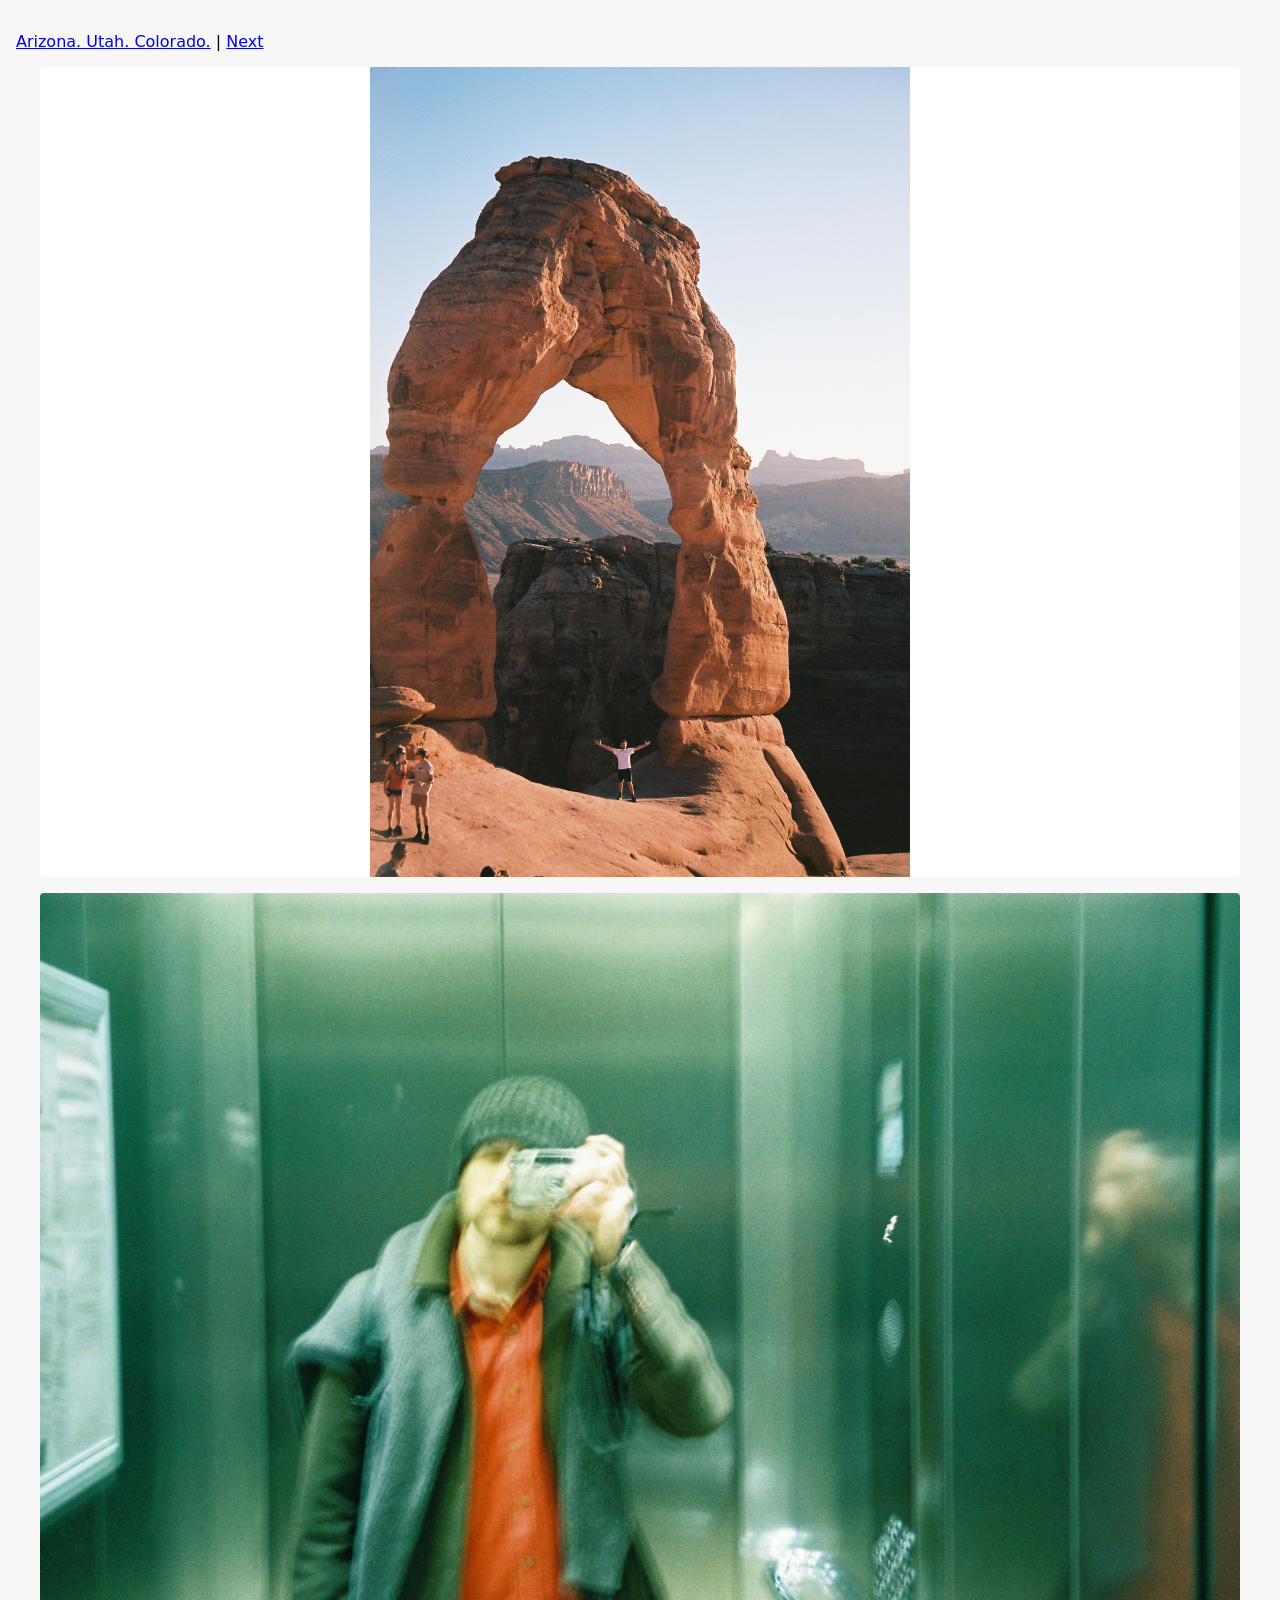
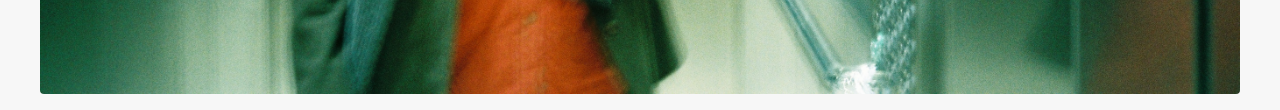
==== arizonaUtahColorado.html @ b15c0807 "Indexing some of the arizona utah colorado photos (I know there's got to be a better way to do this," ====
<!DOCTYPE html>
<html lang="en">
<head>
  <meta charset="UTF-8" />
  <meta name="viewport" content="width=device-width, initial-scale=1" />
  <title>Image Gallery</title>

  <style>
    body {
      margin: 0;
      padding: 1rem;
      font-family: system-ui, -apple-system, BlinkMacSystemFont, "Segoe UI", sans-serif;
      background-color: #f7f7f7;
    }

    

    .gallery {
      max-width: 1200px;
      margin: 0 auto;
      display: flex;
      flex-direction: column;
      gap: 1rem;
    }

    .gallery img {
      width: 100%;
      height: auto;
      max-height: 90vh;
      object-fit: contain;
      background: #fff;
      border-radius: 4px;
    }
  </style>
</head>

<body>
  <p>
                <a href="arizonaUtahColorado.html">Arizona. Utah. Colorado.</a>
                 | 
                <a href="index.html">Next</a>
            </p>
  <div class="gallery">
    <img src="images/R1-03274-0027.JPG" alt="Image 1" />
    <img src="images/R1-06595-032A.JPG" alt="Image 2" />
    <!-- add more images as needed -->
  </div>
</body>
</html>
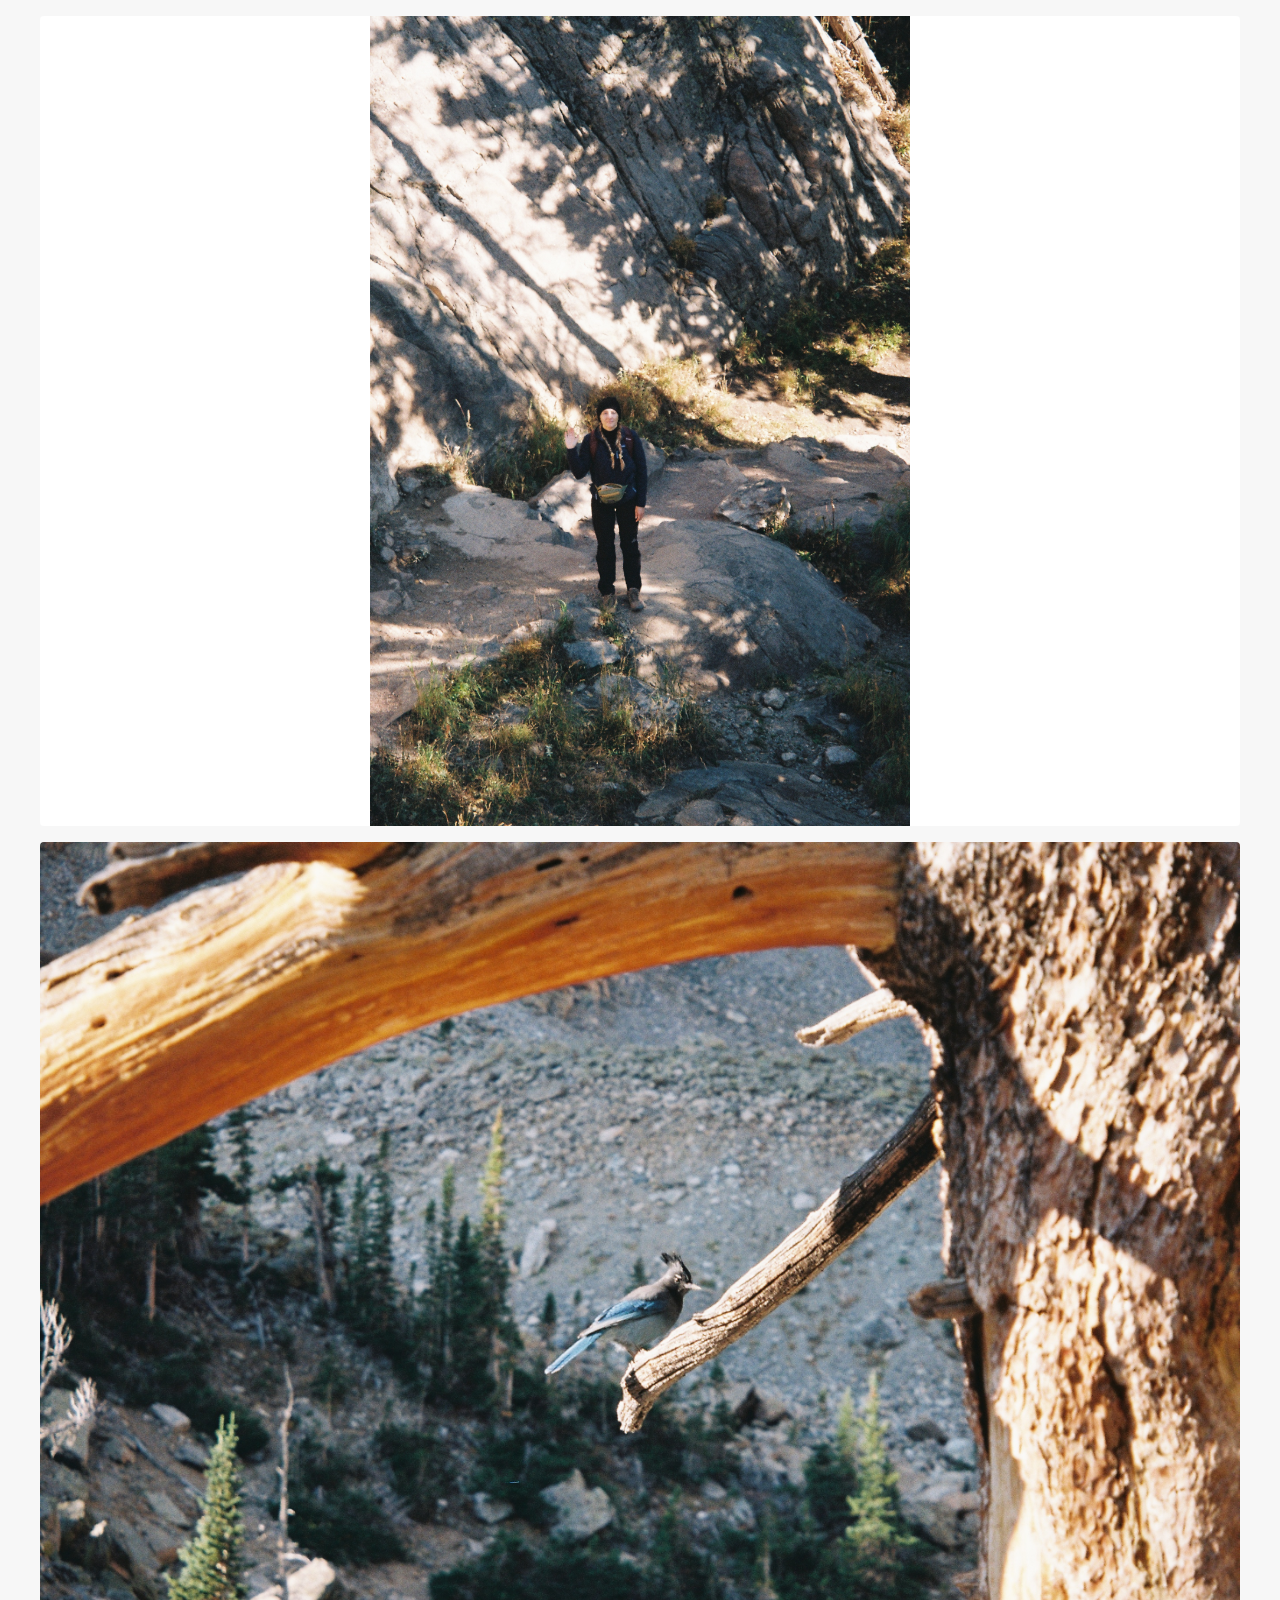
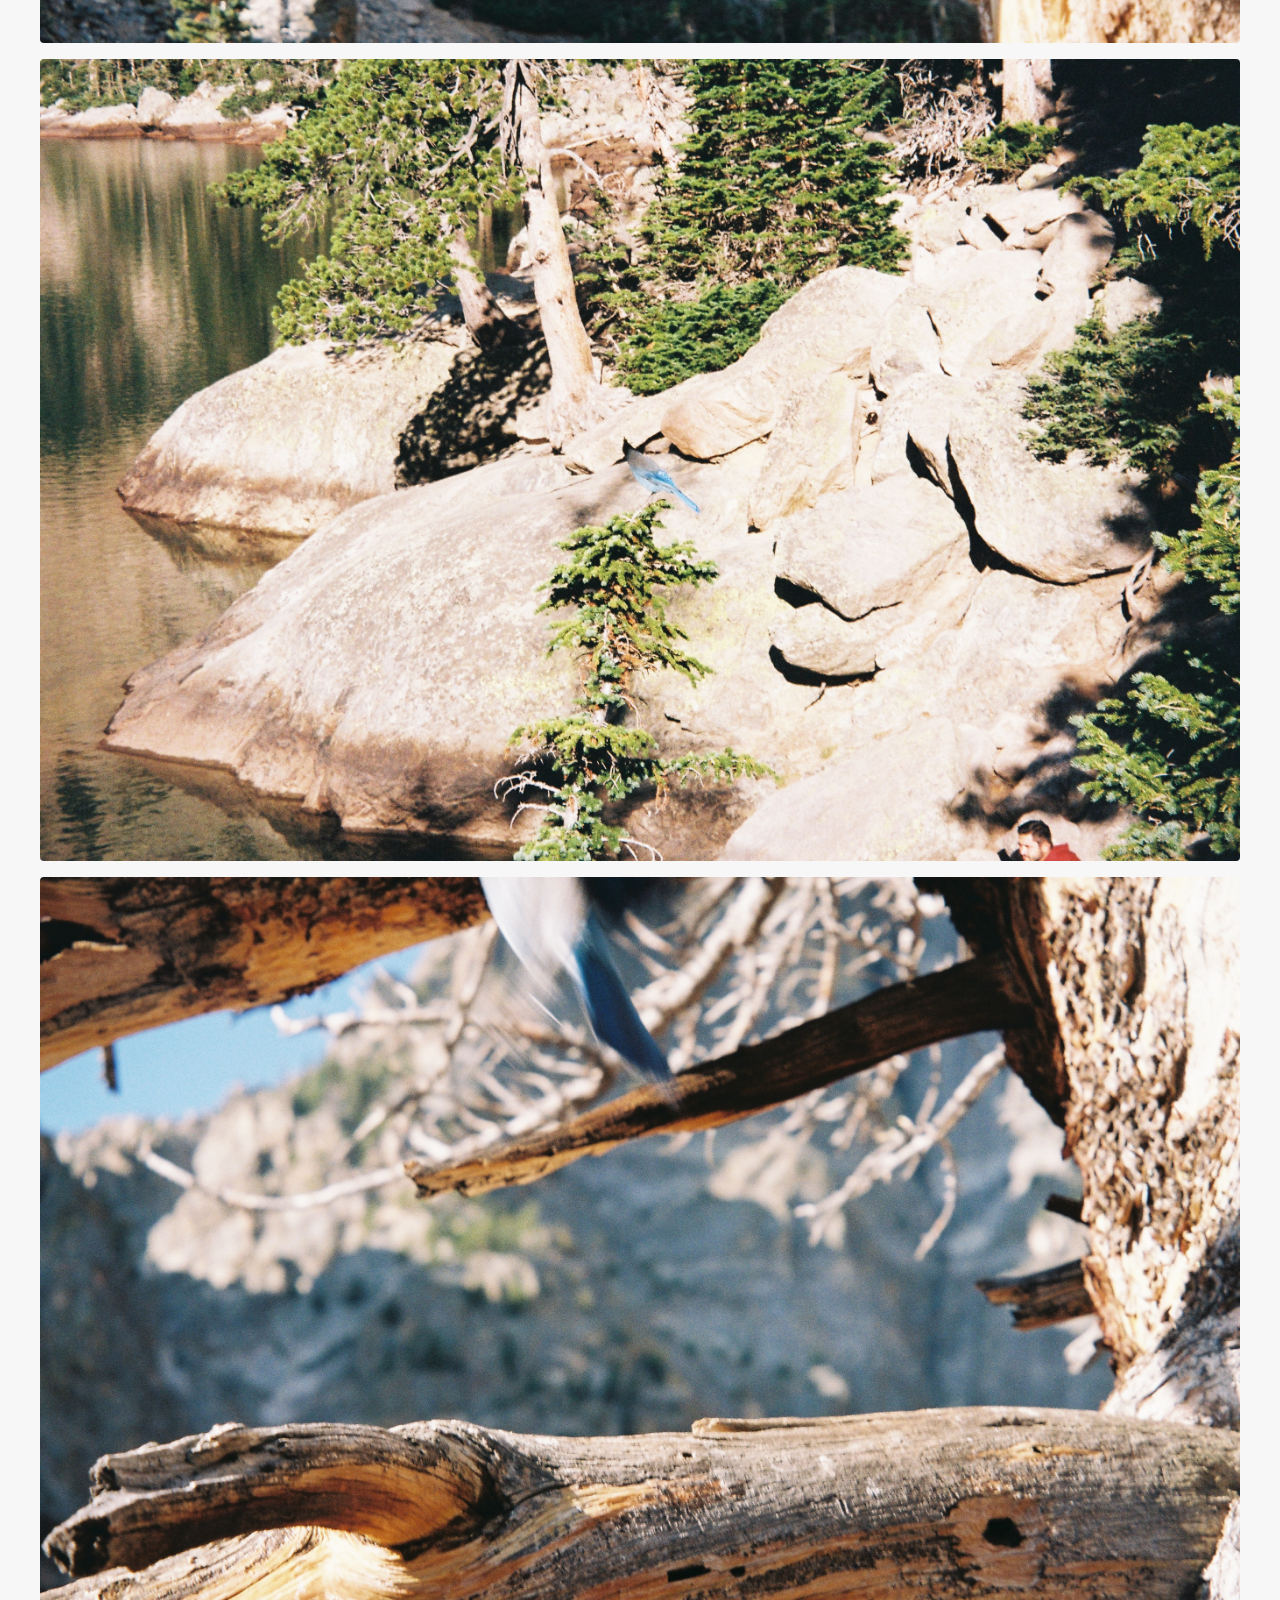
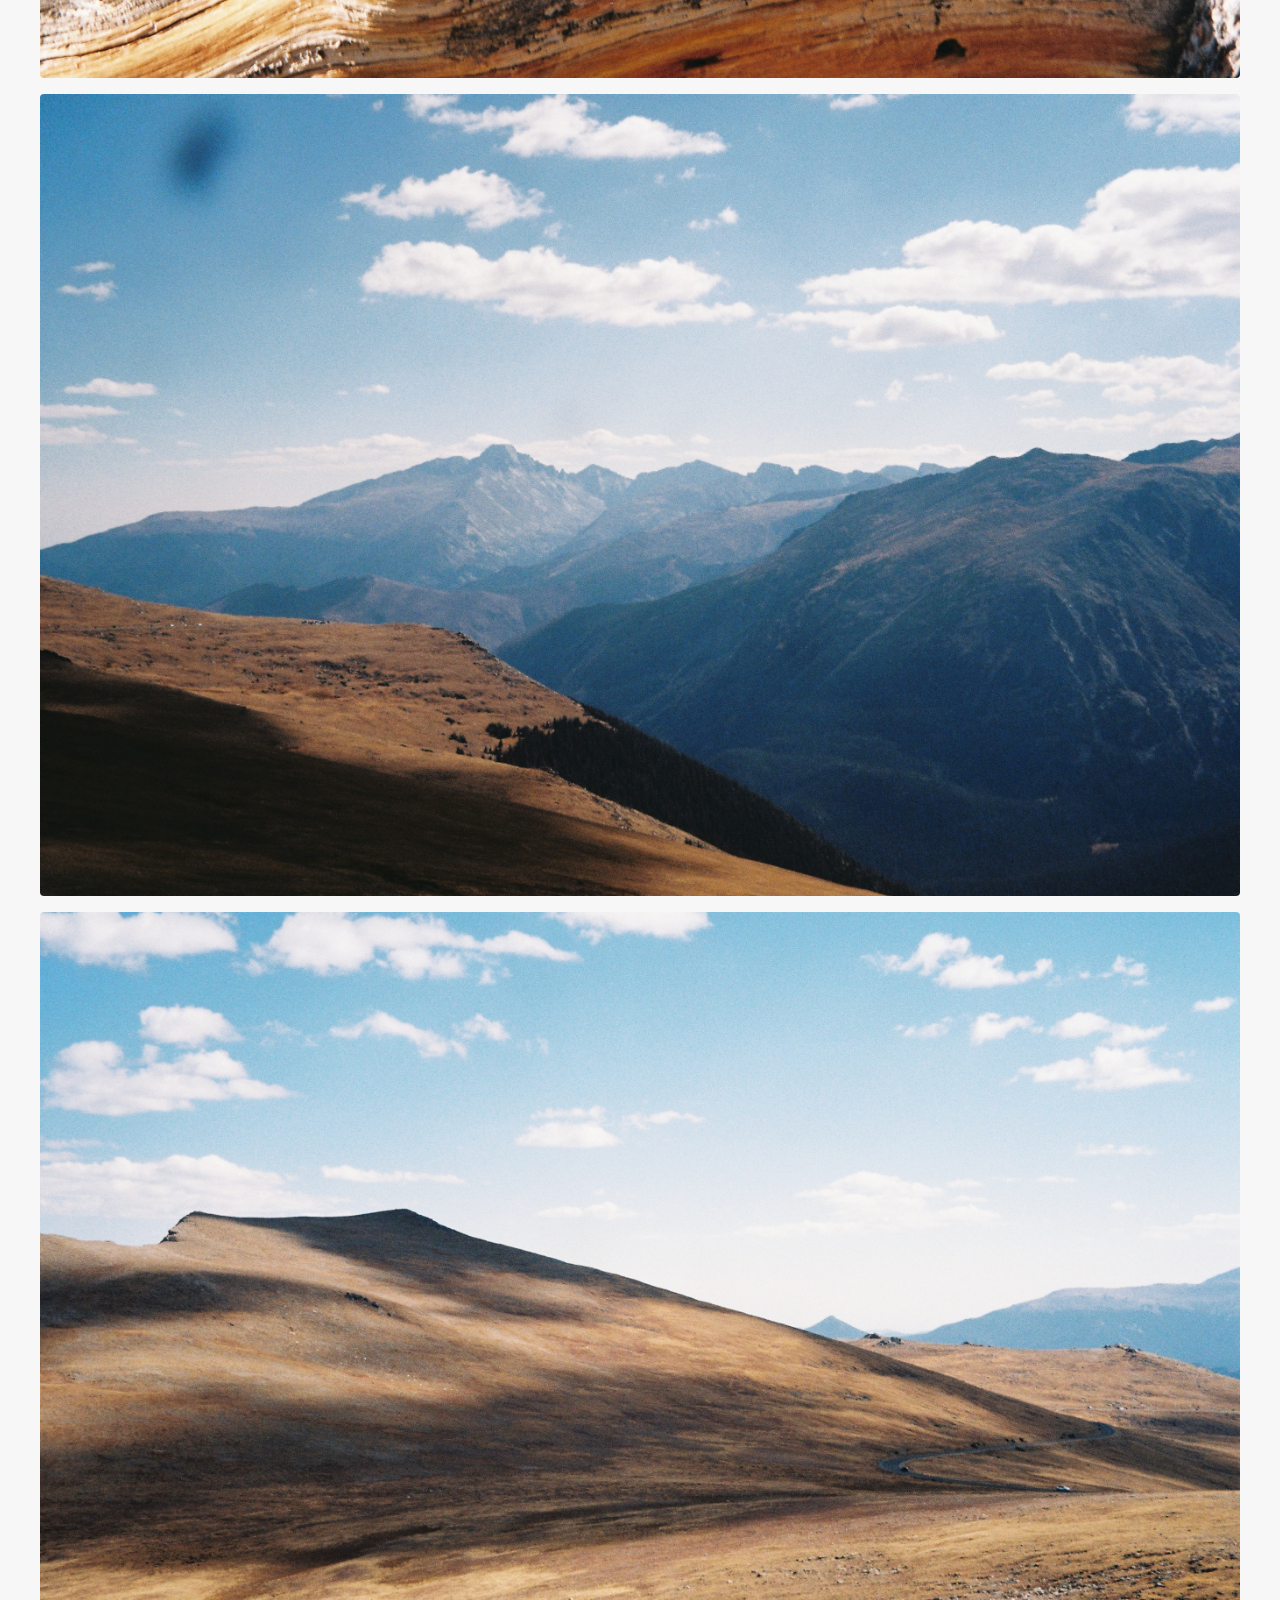
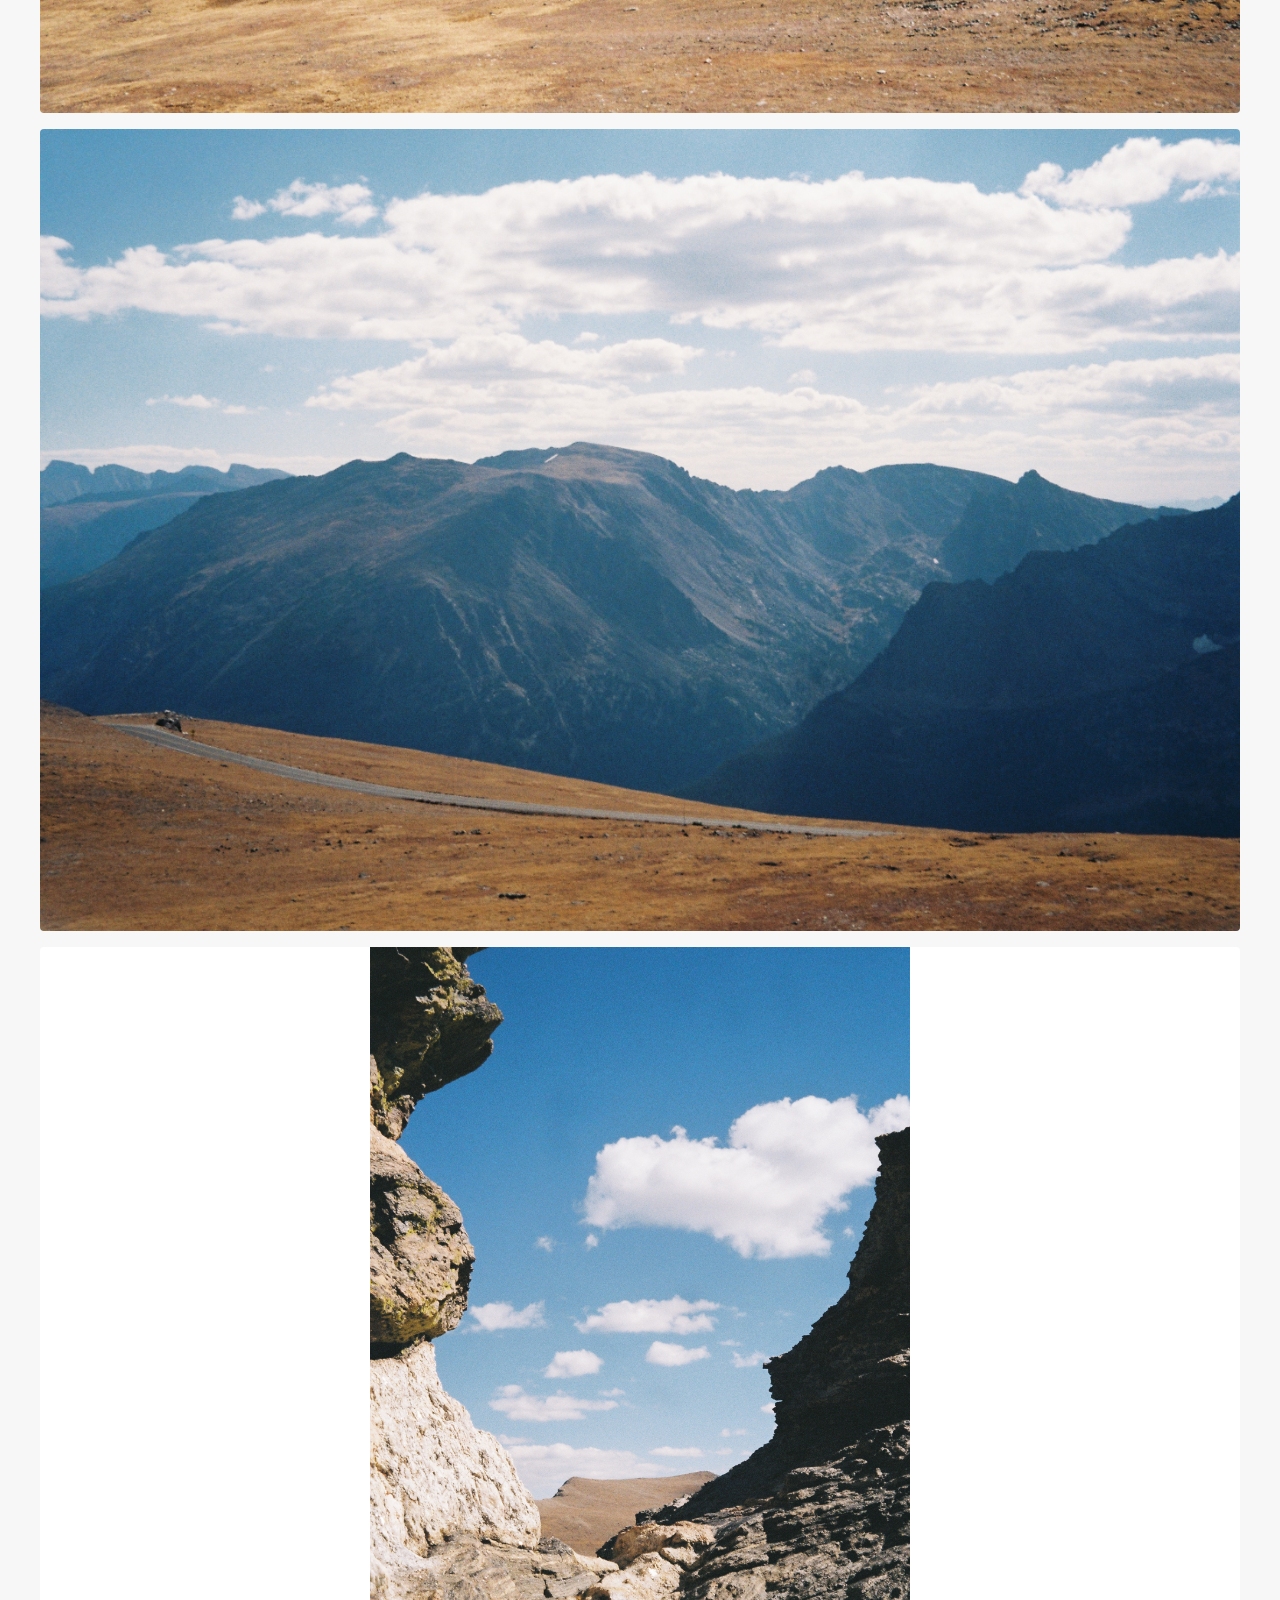
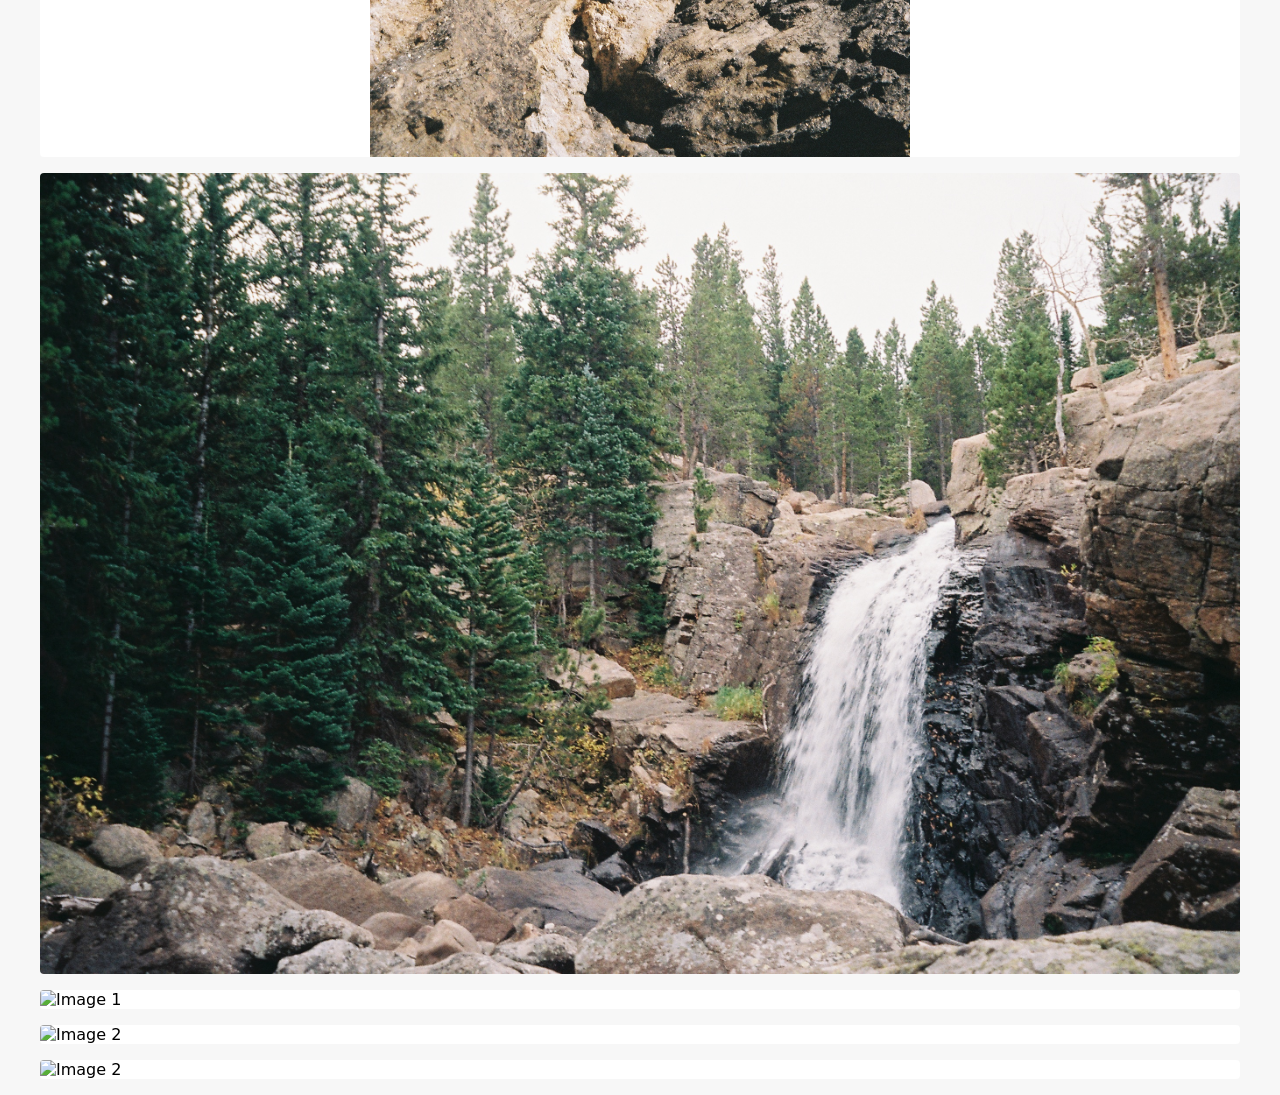
==== commit 59aa49b0: "Update arizonaUtahColorado.html" ====
--- a/arizonaUtahColorado.html
+++ b/arizonaUtahColorado.html
@@ -35,15 +35,23 @@
 </head>
 
 <body>
-  <p>
-                <a href="arizonaUtahColorado.html">Arizona. Utah. Colorado.</a>
-                 | 
-                <a href="index.html">Next</a>
-            </p>
   <div class="gallery">
-    <img src="images/R1-03274-0027.JPG" alt="Image 1" />
-    <img src="images/R1-06595-032A.JPG" alt="Image 2" />
+    <img src="images//Arizona-Utah-Colorado-24/R1-03271-001A.JPG" alt="Image 1" />
+    <img src="images/Arizona-Utah-Colorado-24/R1-03271-002A.JPG" alt="Image 2" />
+    <img src="images/Arizona-Utah-Colorado-24/R1-03271-003A.JPG" alt="Image 2" />
+    <img src="images//Arizona-Utah-Colorado-24/R1-03271-004A.JPG" alt="Image 1" />
+    <img src="images/Arizona-Utah-Colorado-24/R1-03271-005A.JPG" alt="Image 2" />
+    <img src="images/Arizona-Utah-Colorado-24/R1-03271-006A.JPG" alt="Image 2" />
+    <img src="images//Arizona-Utah-Colorado-24/R1-03271-007A.JPG" alt="Image 1" />
+    <img src="images/Arizona-Utah-Colorado-24/R1-03271-008A.JPG" alt="Image 2" />
+    <img src="images/Arizona-Utah-Colorado-24/R1-03271-009A.JPG" alt="Image 2" />
+    <img src="images//Arizona-Utah-Colorado-24/R1-03271-0101A.JPG" alt="Image 1" />
+    <img src="images/Arizona-Utah-Colorado-24/R1-03271-0011A.JPG" alt="Image 2" />
+    <img src="images/Arizona-Utah-Colorado-24/R1-03271-0012A.JPG" alt="Image 2" />
     <!-- add more images as needed -->
   </div>
 </body>
-</html>+</html>
+
+
+
